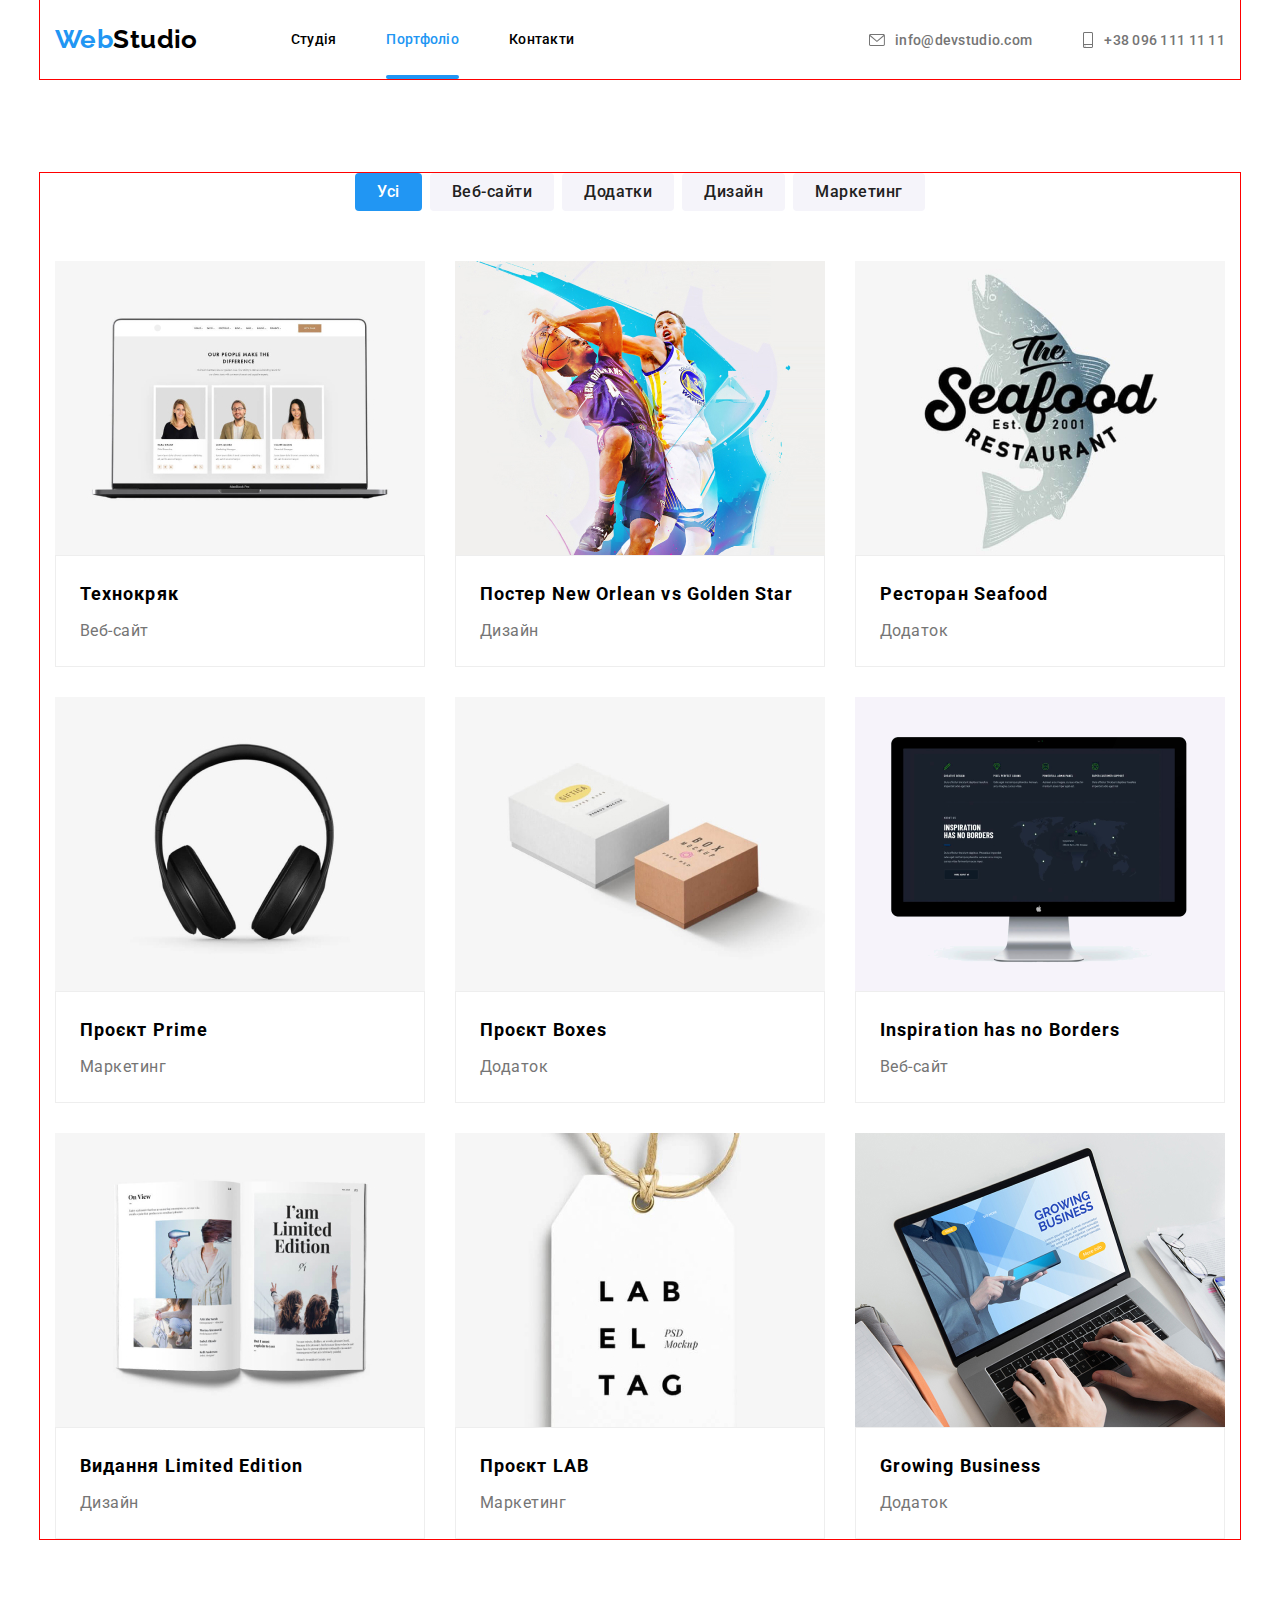
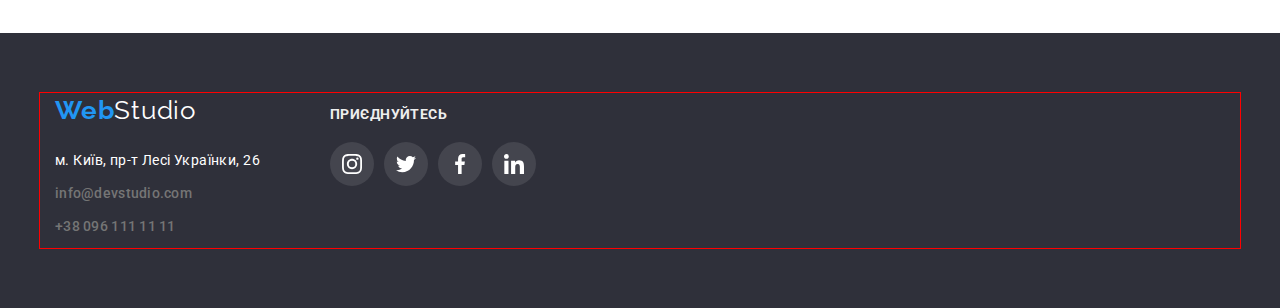
==== portfolio.html @ d2b0bc7a "Initial commit" ====
<!DOCTYPE html>
<html lang="en">
  <head>
    <meta charset="UTF-8" />
    <meta http-equiv="X-UA-Compatible" content="IE=edge" />
    <meta name="viewport" content="width=device-width, initial-scale=1.0" />
    <title>WebStudio</title>
    <!--Fonts-->
    <link rel="preconnect" href="https://fonts.googleapis.com" />
    <link rel="preconnect" href="https://fonts.gstatic.com" crossorigin />
    <link
      href="https://fonts.googleapis.com/css2?family=Raleway:wght@700&family=Roboto:wght@400;500;700;900&display=swap"
      rel="stylesheet"
    />
    <link rel="stylesheet" href="./CSS/modern-normalize.css" />
    <!--Custom styles-->
    <link rel="stylesheet" href="./CSS/style.css" />
  </head>

  <body>
    <!------------Header------------>

    <header class="header">
      <div class="conteiner header-conteiner">
        <nav class="nav header-nav">
          <a class="header-logo" href="./index.html" lang="en"
            >Web<span>Studio</span></a
          >
          <ul class="list list-header">
            <li class="list-item">
              <a class="nav-link" href="./index.html">Студія</a>
            </li>
            <li class="list-item">
              <a class="nav-link current" href="./portfolio.html">Портфоліо</a>
            </li>
            <li class="list-item"><a class="nav-link" href="#">Контакти</a></li>
          </ul>
        </nav>
        <ul class="list list-header">
          <li class="list-item">
            <a class="address-link" href="mailto:info@devstudio.com">
              <svg class="header-contacts" width="16" height="12">
                <use href="./images/icons.svg#envelope"></use>
              </svg>
              info@devstudio.com
            </a>
          </li>
          <li class="list-item">
            <a class="address-link" href="tel:+380961111111">
              <svg class="header-contacts" width="12" height="16">
                <use href="./images/icons.svg#smartphone"></use>
              </svg>
              +38 096 111 11 11
            </a>
          </li>
        </ul>
      </div>
    </header>

    <!-------------Main------------->

    <main>
      <section class="section">
        <div class="conteiner">
          <h1 class="visually-hidden">Portfolio</h1>
          <ul class="list list-menu">
            <li class="btn-item">
              <button class="btn-text-all" type="button">Усі</button>
            </li>
            <li class="list-item">
              <button class="btn-text" type="button">Веб-сайти</button>
            </li>
            <li class="list-item">
              <button class="btn-text" type="button">Додатки</button>
            </li>
            <li class="list-item">
              <button class="btn-text" type="button">Дизайн</button>
            </li>
            <li class="list-item">
              <button class="btn-text" type="button">Маркетинг</button>
            </li>
          </ul>
          <ul class="list list-gallery">
            <li class="gallery-item">
              <a class="gallery-link" href="#">
                <div class="team-thumb">
                  <img src="./images/portfolio/img.jpg" alt="Веб-сайт" width="370"/>
                  <div class="overlay">
                    <p class="overlay-desc">Ресурс пропонує комплексні пропозиції з різним рівнем функціоналу та сервісів. Все це дозволить відвідувачу отримати вичерпні відомості про компанію чи приватну особу.</p>
                  </div>
                </div>
                <div class="list-step">
                  <h3 class="section-title-portfolio">Технокряк</h3>
                  <p class="subtitle-portfolio">Веб-сайт</p>
                </div>
              </a>
            </li>
            <li class="gallery-item">
              <a class="gallery-link" href="#">
                <div class="team-thumb">
                  <img
                  src="./images/portfolio/img-2.jpg"
                  alt="Дизайн"
                  width="370"
                  height="294"/>
                  <div class="overlay">
                    <p class="overlay-desc">Ресурс пропонує комплексні пропозиції з різним рівнем функціоналу та сервісів. Все це дозволить відвідувачу отримати вичерпні відомості про компанію чи приватну особу.</p>
                  </div>
                </div>
                <div class="list-step">
                  <h3 class="section-title-portfolio">
                    Постер New Orlean vs Golden Star
                  </h3>
                  <p class="subtitle-portfolio">Дизайн</p>
                </div>
              </a>
            </li>
            <li class="gallery-item">
              <a class="gallery-link" href="#">
                <div class="team-thumb">
                  <img
                  class="img"
                  src="./images/portfolio/img-3.jpg"
                  alt="Додаток"
                  width="370"
                  height="294"/>
                  <div class="overlay">
                    <p class="overlay-desc">Ресурс пропонує комплексні пропозиції з різним рівнем функціоналу та сервісів. Все це дозволить відвідувачу отримати вичерпні відомості про компанію чи приватну особу.</p>
                  </div>
                </div>
                <div class="list-step">
                  <h3 class="section-title-portfolio">Ресторан Seafood</h3>
                  <p class="subtitle-portfolio">Додаток</p>
                </div>
              </a>
            </li>
            <li class="gallery-item">
              <a class="gallery-link" href="#">
                <div class="team-thumb">
                  <img
                  class="img"
                  src="./images/portfolio/img-4.jpg"
                  alt="Маркетинг"
                  width="370"
                  height="294"
                />
                <div class="overlay">
                    <p class="overlay-desc">Ресурс пропонує комплексні пропозиції з різним рівнем функціоналу та сервісів. Все це дозволить відвідувачу отримати вичерпні відомості про компанію чи приватну особу.</p>
                  </div>
                </div>
                <div class="list-step">
                  <h3 class="section-title-portfolio">Проєкт Prime</h3>
                  <p class="subtitle-portfolio">Маркетинг</p>
                </div>
              </a>
            </li>
            <li class="gallery-item">
              <a class="gallery-link" href="#">
                <div class="team-thumb">
                  <img
                  class="img"
                  src="./images/portfolio/img-5.jpg"
                  alt="Додаток"
                  width="370"
                  height="294"
                />
                <div class="overlay">
                    <p class="overlay-desc">Ресурс пропонує комплексні пропозиції з різним рівнем функціоналу та сервісів. Все це дозволить відвідувачу отримати вичерпні відомості про компанію чи приватну особу.</p>
                  </div>
                </div>
                <div class="list-step">
                  <h3 class="section-title-portfolio">Проєкт Boxes</h3>
                  <p class="subtitle-portfolio">Додаток</p>
                </div></a
              >
            </li>
            <li class="gallery-item">
              <a class="gallery-link" href="#">
                <div class="team-thumb">
                  <img
                  class="img"
                  src="./images/portfolio/img-6.png"
                  alt="Веб-сайт"
                  width="370"
                  height="294"
                />
                <div class="overlay">
                    <p class="overlay-desc">Ресурс пропонує комплексні пропозиції з різним рівнем функціоналу та сервісів. Все це дозволить відвідувачу отримати вичерпні відомості про компанію чи приватну особу.</p>
                  </div>
                </div>
                <div class="list-step">
                  <h3 class="section-title-portfolio">
                    Inspiration has no Borders
                  </h3>
                  <p class="subtitle-portfolio">Веб-сайт</p>
                </div></a
              >
            </li>
            <li class="gallery-item">
              <a class="gallery-link" href="#">
                <div class="team-thumb">
                  <img
                  class="img"
                  src="./images/portfolio/img-7.jpg"
                  alt="Дизайн"
                  width="370"
                  height="294"
                />
                <div class="overlay">
                    <p class="overlay-desc">Ресурс пропонує комплексні пропозиції з різним рівнем функціоналу та сервісів. Все це дозволить відвідувачу отримати вичерпні відомості про компанію чи приватну особу.</p>
                  </div>
                </div>
                <div class="list-step">
                  <h3 class="section-title-portfolio">
                    Видання Limited Edition
                  </h3>
                  <p class="subtitle-portfolio">Дизайн</p>
                </div></a
              >
            </li>
            <li class="gallery-item">
              <a class="gallery-link" href="#">
                <div class="team-thumb">
                  <img class="img" src="./images/portfolio/img-8.jpg" alt="Маркетинг" />
                  <div class="overlay">
                    <p class="overlay-desc">Ресурс пропонує комплексні пропозиції з різним рівнем функціоналу та сервісів. Все це дозволить відвідувачу отримати вичерпні відомості про компанію чи приватну особу.</p>
                  </div>
                </div>
                <div class="list-step">
                  <h3 class="section-title-portfolio">Проєкт LAB</h3>
                  <p class="subtitle-portfolio">Маркетинг</p>
                </div></a
              >
            </li>
            <li class="gallery-item">
              <a class="gallery-link" href="#">
                <div class="team-thumb">
                  <img class="img" src="./images/portfolio/img-9.jpg" alt="Додаток" />
                  <div class="overlay">
                    <p class="overlay-desc">Ресурс пропонує комплексні пропозиції з різним рівнем функціоналу та сервісів. Все це дозволить відвідувачу отримати вичерпні відомості про компанію чи приватну особу.</p>
                  </div>
                </div>
                <div class="list-step">
                  <h3 class="section-title-portfolio">Growing Business</h3>
                  <p class="subtitle-portfolio">Додаток</p>
                </div></a
              >
            </li>
          </ul>
        </div>
      </section>
    </main>

    <!------------Footer------------>

    <footer class="footer">
        <div class="conteiner conteiner-footer">
            <div>
                <a href="./index.html" class="logo-footer">Web<span class="span">Studio</span></a>

        <address class="contacts-address-footer">
            <ul>
                <li class="list-item-footer">
                    <a
                      class="footer-link" 
                      href="https://goo.gl/maps/7dcxKn5kajRV81QV8"
                      target="_blank" 
                      rel="noopener noreferrer">м. Київ, пр-т Лесі Українки, 26
                    </a>
                </li>
                <li class="list-item-footer">
                    <a
                      class="address-link-footer" 
                      href="mailtoo:info@devstudio.com">info@devstudio.com
                    </a>
                </li>
                <li class="list-item-footer">
                    <a
                      class="address-link-footer" 
                      href="tel:+380961111111">+38 096 111 11 11
                    </a>
                </li>
            </ul>
        </address>
            </div>
        <div class="footer-social">
            <p class="footer-paragraph">приєднуйтесь</p>
            <ul class="socials list">
                <li class="socials-item">
                    <a class="socials-footer-link link" href="http://instagram.com" 
                        target="_blank"
                        rel="noopener noreferrer"
                        aria-label="Instagram"
                    >
                    <svg class="socials-icon" width="20" height="20">
                        <use href="./images/icons.svg#instagram"></use>
                    </svg>
                    </a>
                </li>
                <li class="socials-item">
                    <a class="socials-footer-link link" href="https://twitter.com/" 
                        target="_blank"
                        rel="noopener noreferrer"
                        aria-label="Instagram"
                    >
                    <svg class="socials-icon" width="20" height="20">
                        <use href="./images/icons.svg#twitter"></use>
                    </svg>
                    </a>
                </li>
                <li class="socials-item">
                    <a class="socials-footer-link link" href="https://www.facebook.com/" 
                        target="_blank"
                        rel="noopener noreferrer"
                        aria-label="Instagram"
                    >
                    <svg class="socials-icon" width="20" height="20">
                        <use href="./images/icons.svg#facebook"></use>
                    </svg>
                     </a>
                </li>
                <li class="socials-item">
                    <a class="socials-footer-link link" href="https://www.linkedin.com/" 
                        target="_blank"
                        rel="noopener noreferrer"
                        aria-label="Instagram"
                    >
                    <svg class="socials-icon" width="20" height="20">
                        <use href="./images/icons.svg#linkedin"></use>
                    </svg>
              </a>
              </li>
        </div>
        </div>
        
    </footer>
  </body>
</html>
---- CSS/style.css ----
:root {
  /*Fonts*/
  --main-font: "Roboto", sans-serif;
  --secondary-font: "Raleway", sans-serif;

  /*Text color*/
  --main-txt-color: #212121;
  --accent-txt-color: #2196f3;
  --logo-txt-color: #000000;
  --white-txt-color: #ffffff;
  --grey-txt-color: #757575;
  --btn-txt-color: #188ce8;
  --socials-color: #afb1b8;

  /*Background color*/
  --light-color: #eeeeee;
  --darkgrey-color: #2f303a;
  --header-color: #ececec;
  --block-color: #f5f4fa;

  /*Other*/
}

body {
  font-family: var(--main-font);
  color: var(--main-txt-color);
  font-size: 14px;
  letter-spacing: 0.03em;
  background-color: var(--white-txt-color);
  outline: 1px solid red;
}

h1,
h2,
h3,
h4,
h5,
h6,
p,
ul {
  margin: 0;
  padding: 0;
}
img {
  display: block;
  max-width: 100%;
  height: auto;
}

address {
  font-style: normal;
}

.list-item,
.nav-link,
.address-link,
.footer-link,
.logo-footer,
.list-item-benefits,
.list-forvard-img,
.team-list-item,
.list-item-footer,
.address-link-footer,
.socials-item,
.socials-link,
.socials,
.team-padd,
.socials-icon,
.clients-icon,
.clients-link,
.btn-item,
.gallery-link,
.gallery-item {
  list-style: none;
  text-decoration: none;
}

.section {
  padding: 94px 0px;
}

.conteiner {
  width: 1200px;
  margin-left: auto;
  margin-right: auto;
  padding-left: 15px;
  padding-right: 15px;
  outline: 1px solid red;
}

/* -------------------Header ----------------------*/

.header-conteiner {
  display: flex;
  align-items: center;
}

.header-nav {
  display: flex;
  align-items: center;
  margin-right: auto;
}

.header-logo {
  margin-right: 93px;
  padding: 24px 0px;
  font-family: var(--secondary-font);
  font-style: normal;
  font-weight: 700;
  font-size: 26px;
  line-height: calc(31 / 26);
  text-decoration: none;
  color: var(--accent-txt-color);
}

.header-logo span {
  font-family: var(--secondary-font);
  font-style: Bold;
  font-size: 26px;
  line-height: calc(31 / 26);
  color: var(--logo-txt-color);
}

.header-contacts {
  fill: currentColor;
}

.list-header {
  display: flex;
  align-items: center;
  gap: 50px;
}

.nav-link {
  font-style: Medium;
  padding: 32px 0;
  font-weight: 500;
  line-height: calc(16 / 14);
  letter-spacing: 0.02em;
  text-decoration: none;
  color: var(--logo-txt-color);

  transition: color 250ms cubic-bezier(0.4, 0, 0.2, 1);
}

.nav-link:hover,
.nav-link:focus {
  color: var(--accent-txt-color);
}

.current {
  color: var(--accent-txt-color);
  position: relative;
}

.list-item:last-child {
  margin-right: 0px;
}

.address-link {
  display: flex;
  align-items: center;
  gap: 10px;
  font-weight: 500;
  line-height: calc(16 / 14);
  letter-spacing: 0.02em;
  color: var(--grey-txt-color);
  fill: currentColor;

  transition: color 250ms cubic-bezier(0.4, 0, 0.2, 1);
}

.address-link:hover,
.address-link:focus {
  color: var(--accent-txt-color);
}

/* ----------------Main------------------- */

.hero {
  padding: 200px 0px;
  background-color: #2f303a;
  max-width: 1600px;
  height: 600px;
  text-align: center;
  background-image: linear-gradient(
      rgba(47, 48, 58, 0.4),
      rgba(47, 48, 58, 0.4)
    ),
    url(../images/effective/Img-real.jpg);
  background-position: center;
  background-repeat: no-repeat;
  background-size: cover;
  margin: 0 auto;
}

.main-title {
  width: 696px;
  margin: 0 auto;
  margin-bottom: 30px;
  font-size: 44px;
  font-weight: 900;
  line-height: calc(60 / 44);
  letter-spacing: 0.06em;
  text-align: center;
  text-transform: uppercase;
  color: var(--white-txt-color);
}

.feature-icon {
  text-align: center;
}

.benefits-list {
  display: flex;
  gap: 30px;
}

.benefits-image {
  text-align: center;
  padding: 25px 0px;
  background-color: var(--block-color);
  border-radius: 4px;
  margin-bottom: 30px;
}

.section-title {
  margin-bottom: 10px;
  font-size: 14px;
  font-weight: 700;
  line-height: calc(16 / 14);
  letter-spacing: 0.03em;
  text-transform: uppercase;
}

.subtitle {
  line-height: calc(24 / 14);
  color: #757575;
}

.work {
  padding-top: 0px;
}

.section-subject {
  margin-bottom: 50px;
  font-size: 36px;
  font-weight: 700;
  line-height: calc(42 / 36);
  letter-spacing: 0.03em;
  text-align: center;
}

.list-forvard-img {
  display: flex;
  gap: 30px;
}

.img-thumb {
  position: relative;
}

.overlay-text {
  position: absolute;
  bottom: 0;
  display: flex;
  align-items: center;
  justify-content: center;
  font-weight: 700;
  line-height: calc(16 / 14);
  text-transform: uppercase;
  width: 370px;
  height: 70px;
  color: var(--white-txt-color);

  background: rgba(47, 48, 58, 0.8);
}

.team {
  background: var(--block-color);
}

.team-padd {
  padding: 30px 0px;
}

.socials {
  display: flex;
  gap: 10px;
  justify-content: center;
}

.socials-link {
  display: flex;
  align-items: center;
  justify-content: center;
  width: 44px;
  height: 44px;
  color: var(--socials-color);
  background-color: var(--white-txt-color);
  border-radius: 50%;

  transition: color 250ms cubic-bezier(0.4, 0, 0.2, 1),
    background-color 250ms cubic-bezier(0.4, 0, 0.2, 1);
}

.socials-link:hover,
.socials-link:focus {
  color: var(--white-txt-color);
  background-color: var(--accent-txt-color);
}

.socials-icon {
  fill: currentColor;
}

.team-conteiner {
  text-align: center;
}

.team-list {
  display: flex;
  gap: 30px;
}

.team-list-item {
  background: #ffffff;
  /* material shadow v1 */

  box-shadow: 0px 1px 3px rgba(0, 0, 0, 0.12), 0px 1px 1px rgba(0, 0, 0, 0.14),
    0px 2px 1px rgba(0, 0, 0, 0.2);
  border-radius: 0px 0px 4px 4px;
}

.section-user-title {
  margin-bottom: 10px;
  font-size: 16px;
  font-weight: 500;
  line-height: calc(19 / 16);
  letter-spacing: 0.03em;
  /* text-align: center; */
}

.section-user-subtitle {
  margin-bottom: 16px;
  font-size: 16px;
  font-weight: 400;
  line-height: calc(19 / 16);
  letter-spacing: 0.03em;
  /* text-align: center; */
  color: #757575;
}

.btn {
  min-width: 216px;
  border-radius: 4px;
  padding: 10px 32px;
  cursor: pointer;
  font-family: inherit;
  font-size: 16px;
  font-weight: 700;
  line-height: calc(30 / 16);
  letter-spacing: 0.06em;
  text-align: center;
  color: var(--white-txt-color);
  background-color: var(--accent-txt-color);

  transition: color 250ms cubic-bezier(0.4, 0, 0.2, 1);
  background-color: color 250ms cubic-bezier(0.4, 0, 0.2, 1);
}

.btn:hover,
.btn:focus {
  background-color: var(--btn-txt-color);
}

.clients-link {
  display: flex;
  justify-content: center;
  align-items: center;
  color: var(--socials-color);
  border: 1px solid var(--socials-color);
  border-radius: 4px;
  width: 100%;
  height: 100%;

  transition: border-color 250ms cubic-bezier(0.4, 0, 0.2, 1),
    color 250ms cubic-bezier(0.4, 0, 0.2, 1);
}

.clients-link:hover,
.clients-link:focus {
  color: var(--accent-txt-color);
  border-color: var(--accent-txt-color);
}

.clients-icon {
  width: 170px;
  height: 90px;
}

.clients-logo {
  fill: currentColor;
}

.clients-logo {
  /* border: 1px solid var(--accent-txt-color);
  border-radius: 4px; */
  /* fill: var(--socials-color); */
}

.clients-list {
  display: flex;
  align-items: center;
  justify-content: center;
  gap: 30px;
}

/*------------------- Footer --------------------*/

.logo-footer .span {
  font-family: var(--secondary-font);
  font-size: 26px;
  font-weight: 400;
  line-height: calc(36 / 26);
  letter-spacing: 0.03em;
  text-align: left;
  color: var(--white-txt-color);
}

.logo-footer {
  font-family: var(--secondary-font);
  font-size: 26px;
  font-weight: 700;
  line-height: calc(31 / 26);
  letter-spacing: 0.03em;
  text-align: left;
  color: var(--accent-txt-color);
}

.footer {
  padding: 60px 0px;
  background-color: #2f303a;
}

.footer-link {
  font-style: normal;
  line-height: 1.71;
  color: var(--white-txt-color);

  transition: color 250ms cubic-bezier(0.4, 0, 0.2, 1);
}

.footer-link:hover,
.footer-link:focus {
  color: var(--accent-txt-color);
}

.list-item-footer:not(last-child) {
  margin-bottom: 9px;
}

.address-link-footer {
  font-weight: 500;
  line-height: 1.71;
  letter-spacing: 0.02em;
  color: var(--grey-txt-color);

  transition: color 250ms cubic-bezier(0.4, 0, 0.2, 1);
}

.address-link-footer:hover,
.address-link-footer:focus {
  color: var(--accent-txt-color);
}

.contacts-address-footer {
  margin-top: 20px;
}

.footer-social {
  margin-left: 70px;
}

.footer-paragraph {
  font-weight: 700;
  font-size: 14px;
  line-height: 16px;
  letter-spacing: 0.03em;
  text-transform: uppercase;
  margin-bottom: 20px;
  color: var(--light-color);
}

.subcribe-footer {
  display: block;
  margin-left: 93px;
}

.visually-hidden {
  position: absolute;
  width: 1px;
  height: 1px;
  margin: -1px;
  border: 0;
  padding: 0;

  white-space: nowrap;
  clip-path: inset(100%);
  clip: rect(0 0 0 0);
  overflow: hidden;
}

.conteiner-footer {
  display: flex;
  align-items: baseline;
}

.socials-footer-link {
  display: flex;
  align-items: center;
  justify-content: center;
  width: 44px;
  height: 44px;
  color: #ffffff;
  background-color: rgba(255, 255, 255, 0.1);
  border-radius: 50%;

  transition: background-color 250ms cubic-bezier(0.4, 0, 0.2, 1);
}

.socials-footer-link:hover,
.socials-footer-link:focus {
  background-color: var(--accent-txt-color);
}
/**
  |============================
  | Portfolio
  |============================
*/

.section-title-portfolio {
  margin-bottom: 4px;
  font-weight: 700;
  font-size: 18px;
  line-height: calc(36 / 18);
  letter-spacing: 0.06em;
  color: var(--logo-txt-color);
}

.subtitle-portfolio {
  font-size: 16px;
  line-height: calc(30 / 16);
  letter-spacing: 0.03em;
  color: var(--grey-txt-color);
}

.btn-text-all {
  padding: 6px 22px;
  border-radius: 4px;
  border: none;
  font-family: inherit;
  font-size: 16px;
  font-weight: 500;
  line-height: calc(26 / 16);
  letter-spacing: 0.03em;
  text-align: center;
  cursor: pointer;
  color: var(--white-txt-color);
  background-color: var(--accent-txt-color);

  transition: background-color 250ms cubic-bezier(0.4, 0, 0.2, 1),
    box-shadow 250ms cubic-bezier(0.4, 0, 0.2, 1);
}

.btn-text-all:hover,
.btn-text-all:focus {
  background-color: #2196f3;
  box-shadow: 0px 3px 1px rgba(0, 0, 0, 0.1), 0px 1px 2px rgba(0, 0, 0, 0.08),
    0px 2px 2px rgba(0, 0, 0, 0.12);
}

.btn-text {
  padding: 6px 22px;
  font-family: inherit;
  font-size: 16px;
  font-weight: 500;
  line-height: calc(26 / 16);
  letter-spacing: 0.03em;
  text-align: center;
  cursor: pointer;
  background-color: var(--block-color);
  color: var(--main-txt-color);
  border-radius: 4px;

  transition: color 250ms cubic-bezier(0.4, 0, 0.2, 1),
    background-color 250ms cubic-bezier(0.4, 0, 0.2, 1),
    box-shadow 250ms cubic-bezier(0.4, 0, 0.2, 1);
}

.btn-text:hover,
.btn-text:focus {
  color: var(--white-txt-color);
  background-color: var(--accent-txt-color);
  box-shadow: 0px 3px 1px rgba(0, 0, 0, 0.1), 0px 1px 2px rgba(0, 0, 0, 0.08),
    0px 2px 2px rgba(0, 0, 0, 0.12);
}

.list-menu {
  display: flex;
  gap: 8px;
  justify-content: center;
  margin-bottom: 50px;
}

.list-gallery {
  display: flex;
  flex-wrap: wrap;
  justify-content: center;
  gap: 30px;
}

.section__menu {
  margin-bottom: 56px;
}

.list-step {
  padding: 20px 24px;
  border: 1px solid #eeeeee;
}

.gallery-link {
  display: block;

  transition: box-shadow 250ms cubic-bezier(0.4, 0, 0.2, 1);
}

.gallery-link:hover,
.gallery-link:focus {
  /* border: 1px solid #eeeeee; */
  box-shadow: 0px 1px 1px rgba(0, 0, 0, 0.12), 0px 4px 4px rgba(0, 0, 0, 0.06),
    1px 4px 6px rgba(0, 0, 0, 0.16);
}

.team-thumb {
  position: relative;
  overflow: hidden;
}

.overlay {
  position: absolute;
  top: 0;
  left: 0;
  transform: translateY(100%);

  width: 100%;
  height: 100%;

  display: flex;
  align-items: center;
  justify-content: center;
  padding: 63px 24px;
  background-color: rgba(33, 150, 243, 0.9);

  transition: color 250ms cubic-bezier(0.4, 0, 0.2, 1);
}

.gallery-link:hover .overlay,
.gallery-link:focus .overlay {
  transform: translateY(0%);
}

.overlay-desc {
  font-weight: 400;
  font-size: 18px;
  line-height: 28px;
  letter-spacing: 0.03em;
  color: var(--white-txt-color);
}

/**
  |============================
  | Modal window
  |============================
*/
.backdrop {
  /* display: flex;
  align-items: center;
  justify-content: center; */
  position: fixed;
  top: 0;
  left: 0;
  z-index: 1000;

  width: 100%;
  height: 100%;
  background: rgba(47, 48, 58, 0.4);
  transition: visibility 1000ms, opacity 1000ms;
}

.backdrop.is-hidden {
  opacity: 0;
  pointer-events: none;
  visibility: hidden;
}

.modal {
  position: absolute;
  top: 50%;
  left: 50%;
  transform: translate(-50%, -50%);
  width: 528px;
  height: 581px;
  background: #ffffff;
  box-shadow: 0px 1px 3px rgba(0, 0, 0, 0.12), 0px 1px 1px rgba(0, 0, 0, 0.14),
    0px 2px 1px rgba(0, 0, 0, 0.2);
  border-radius: 4px;
}

.modal-btn {
  position: absolute;
  top: 10px;
  right: 10px;

  width: 30px;
  height: 30px;
  display: flex;
  align-items: center;
  justify-content: center;

  padding: 0;
  border: 1px solid rgba(0, 0, 0, 0.1);
  border-radius: 50%;

  cursor: pointer;
  background-color: transparent;
}

.current::after {
  content: "";
  display: inline-block;

  position: absolute;
  width: 100%;
  height: 4px;
  left: 0;
  bottom: 0;
  border-radius: 2px;

  background-color: var(--accent-txt-color);
}

/**
  |============================
  | Register form
  |============================
*/

label {
  display: block;
}

textarea {
  resize: none;
}

.register-form-input {
  border: 1px solid rgba(33, 33, 33, 0.2);
  border-radius: 4px;
}

.register-form-feild:placeholder-shown {
  outline: var(--accent-txt-color);
}
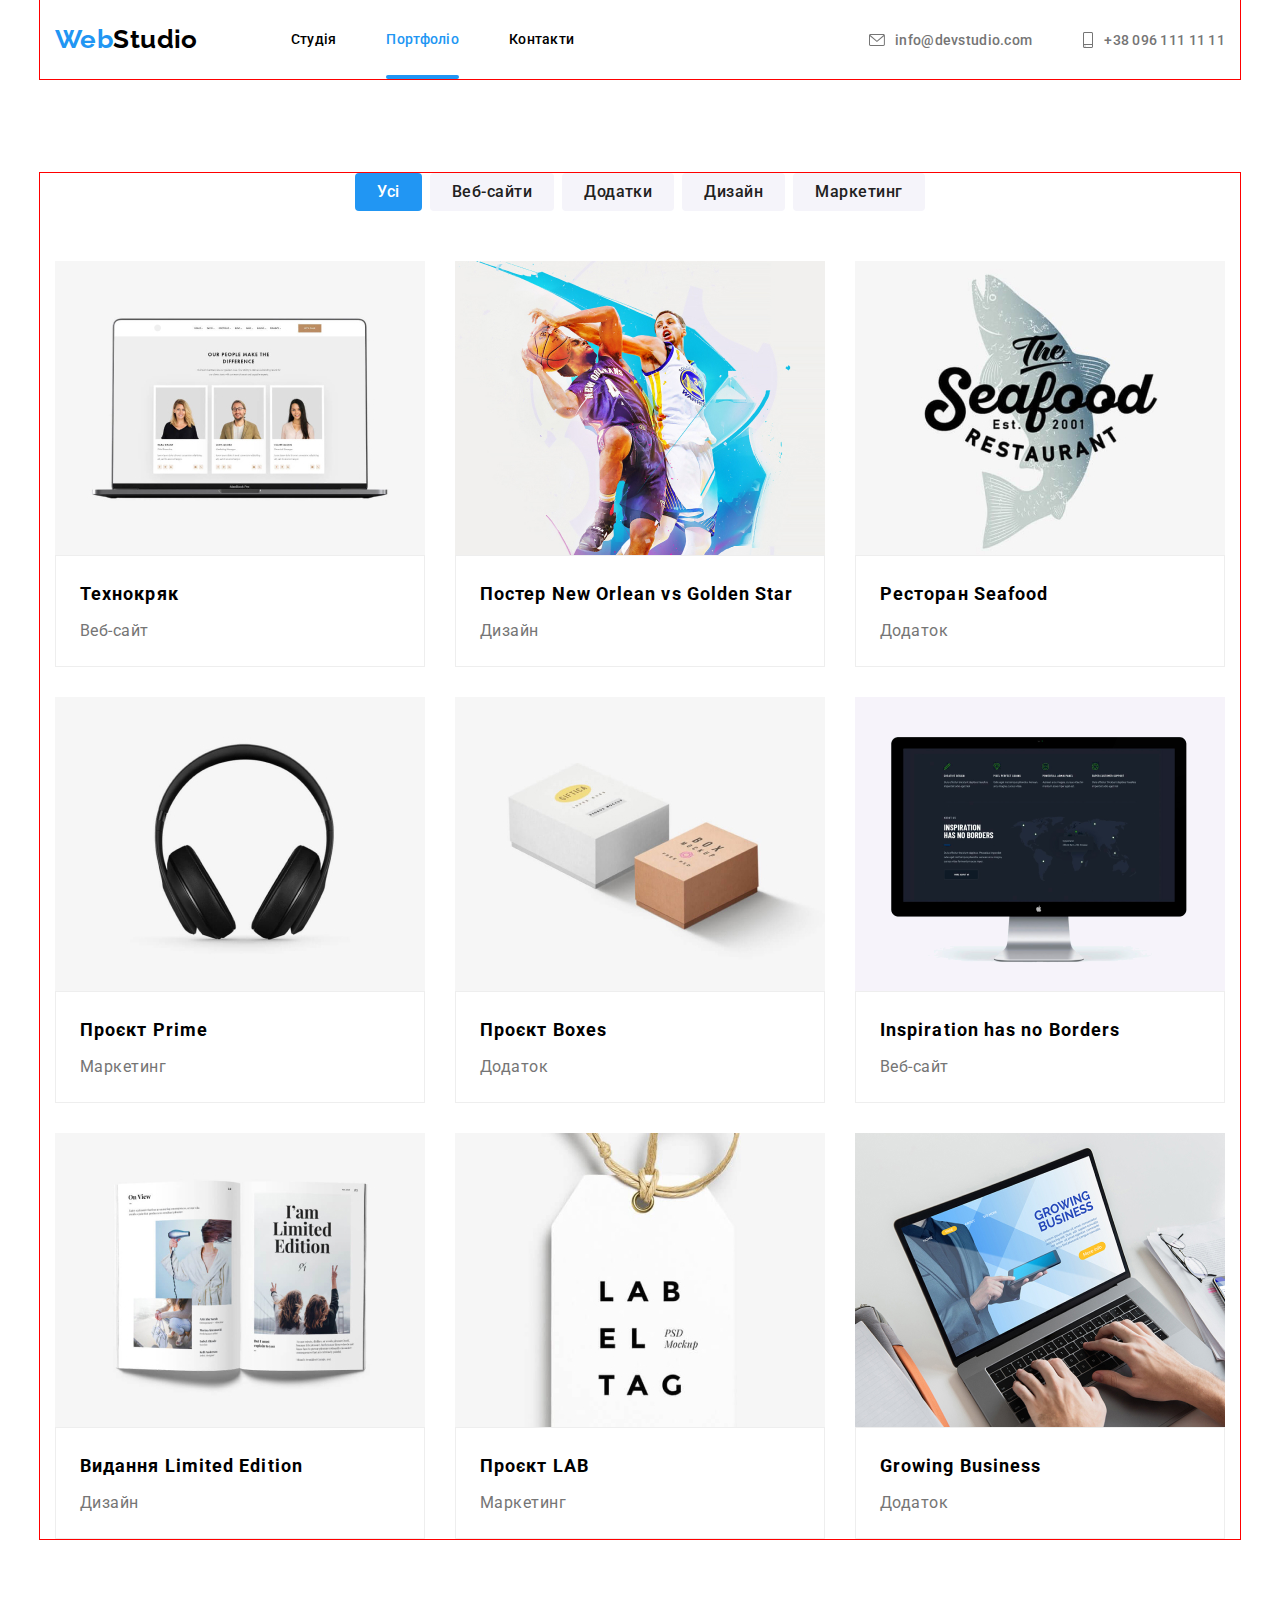
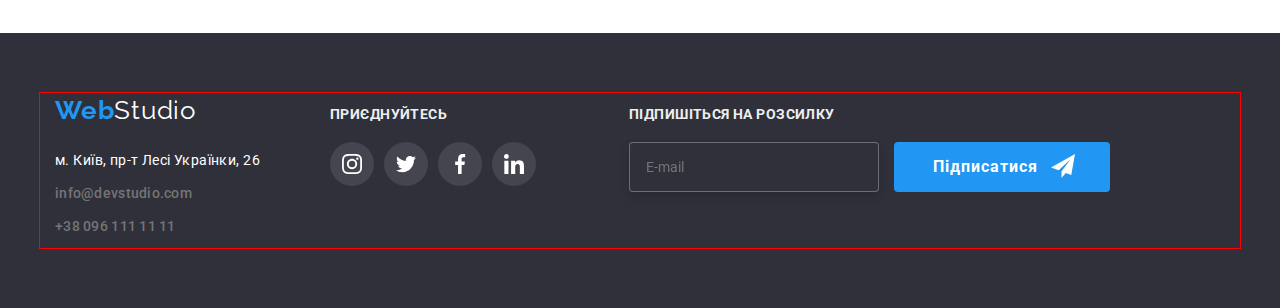
==== commit bf44d84a: "work_6_07.10_v3" ====
--- a/portfolio.html
+++ b/portfolio.html
@@ -253,7 +253,7 @@
 
     <!------------Footer------------>
 
-    <footer class="footer">
+      <footer class="footer">
         <div class="conteiner conteiner-footer">
             <div>
                 <a href="./index.html" class="logo-footer">Web<span class="span">Studio</span></a>
@@ -331,8 +331,23 @@
               </a>
               </li>
         </div>
+        <div class="subcribe-footer">
+            <p class="footer-paragraph">Підпишіться на розсилку</p>
+            <div>
+                <label class="label-footer">
+                    <input class="mail-footer" type="text" name="" placeholder="E-mail">
+                    <button class="button-footer btn" type="button">Підписатися</button>
+                <svg class="socials-icon-footer" width="24" height="24">
+                    <use href="./images/icons.svg#icon-send"></use>
+                </svg>
+                </label>
+            </div>
+
+        </div>
         </div>
         
+        
     </footer>
+
   </body>
 </html>
--- a/CSS/style.css
+++ b/CSS/style.css
@@ -312,6 +312,14 @@
 
 .socials-icon {
   fill: currentColor;
+  transition: color 250ms cubic-bezier(0.4, 0, 0.2, 1),
+    background-color 250ms cubic-bezier(0.4, 0, 0.2, 1);
+}
+
+.socials-icon:hover,
+.socials-icon:focus {
+  color: var(--accent-txt-color);
+  background-color: var(--white-txt-color);
 }
 
 .team-conteiner {
@@ -632,7 +640,7 @@
 .gallery-link {
   display: block;
 
-  transition: box-shadow 250ms cubic-bezier(0.4, 0, 0.2, 1);
+  transform: box-shadow 250ms cubic-bezier(0.4, 0, 0.2, 1);
 }
 
 .gallery-link:hover,
@@ -676,6 +684,45 @@
   line-height: 28px;
   letter-spacing: 0.03em;
   color: var(--white-txt-color);
+}
+
+.mail-footer {
+  margin-right: 12px;
+  padding: 15px 16px;
+  width: 250px;
+  height: 50px;
+  border: 1px solid rgba(255, 255, 255, 0.3);
+  border-radius: 4px;
+  filter: drop-shadow(0px 4px 4px rgba(0, 0, 0, 0.15));
+  background-color: #2f303a;
+}
+
+.label-footer {
+  position: relative;
+}
+
+.socials-icon-footer {
+  position: absolute;
+  right: 35px;
+  bottom: 14px;
+}
+
+.button-footer {
+  min-width: 216px;
+  border-radius: 4px;
+  padding: 10px 62px 10px 28px;
+  cursor: pointer;
+  font-family: inherit;
+  font-size: 16px;
+  font-weight: 700;
+  line-height: calc(30 / 16);
+  letter-spacing: 0.06em;
+  text-align: center;
+  color: var(--white-txt-color);
+  background-color: var(--accent-txt-color);
+
+  transition: color 250ms cubic-bezier(0.4, 0, 0.2, 1);
+  background-color: color 250ms cubic-bezier(0.4, 0, 0.2, 1);
 }
 
 /**
@@ -705,6 +752,7 @@
 }
 
 .modal {
+  padding: 40px;
   position: absolute;
   top: 50%;
   left: 50%;
@@ -759,16 +807,120 @@
 label {
   display: block;
 }
-
-textarea {
+/* 
+.register-form-feild:placeholder-shown {
+  outline: orange;
+} */
+
+.register-form-title {
+  display: block;
+  text-align: center;
+  font-size: 20px;
+  margin-bottom: 12px;
+}
+
+.register-form-group {
+  margin-bottom: 20px;
+}
+
+.register-form-feild {
+  position: relative;
+  display: block;
+  margin-bottom: 10px;
+}
+
+.register-form-label {
+  display: block;
+  font-size: 12px;
+  margin-bottom: 4px;
+  color: #757575;
+}
+
+.register-form-input {
+  width: 100%;
+  height: 40px;
+  padding-left: 42px;
+  padding-right: 42px;
+  border-radius: 4px;
+  border: 1px solid rgba(33, 33, 33, 0.2);
+  outline: transparent;
+  transition: color 250ms cubic-bezier(0.4, 0, 0.2, 1);
+}
+
+.register-form-input:focus {
+  border-color: var(--accent-txt-color);
+}
+
+.register-form-agreement {
+  display: flex;
+  align-items: center;
+  justify-content: center;
+  gap: 10px;
+  margin-bottom: 10px;
+  padding: 20px 0;
+}
+
+.register-form-btn {
+  display: block;
+  margin: 0 auto;
+}
+
+.register-form-message {
+  display: block;
+  gap: 10px;
   resize: none;
-}
-
-.register-form-input {
+  padding: 12px 16px;
+  width: 100%;
   border: 1px solid rgba(33, 33, 33, 0.2);
   border-radius: 4px;
-}
-
-.register-form-feild:placeholder-shown {
-  outline: var(--accent-txt-color);
-}
+  outline: transparent;
+}
+
+.register-form-desc {
+  /* margin-bottom: 20px; */
+  font-size: 14px;
+  letter-spacing: 0.03em;
+  line-height: 24px;
+  color: #757575;
+  user-select: none;
+}
+
+.register-form-icon {
+  position: absolute;
+  left: 15px;
+  bottom: 14px;
+  transition: fill var(--accent-txt-color);
+}
+
+.register-form-input:focus + .register-form-icon {
+  fill: var(--accent-txt-color);
+}
+
+.register-form-heading {
+  display: block;
+  margin-bottom: 4px;
+  font-size: 12px;
+  letter-spacing: 0.01em;
+  color: #757575;
+}
+
+.register-form-btn:disabled {
+  border-color: transparent;
+}
+
+.icon-checked {
+  opacity: 0;
+  transition: opacity color 250ms cubic-bezier(0.4, 0, 0.2, 1);
+}
+.register-form-checkbox:checked + .register-form-icon1 .icon-checked {
+  opacity: 1;
+}
+
+.icon-unchecked {
+  opacity: 1;
+  transition: opacity color 250ms cubic-bezier(0.4, 0, 0.2, 1);
+}
+
+.register-form-checkbox:checked + .register-form-icon .icon-unchecked {
+  opacity: 0;
+}
